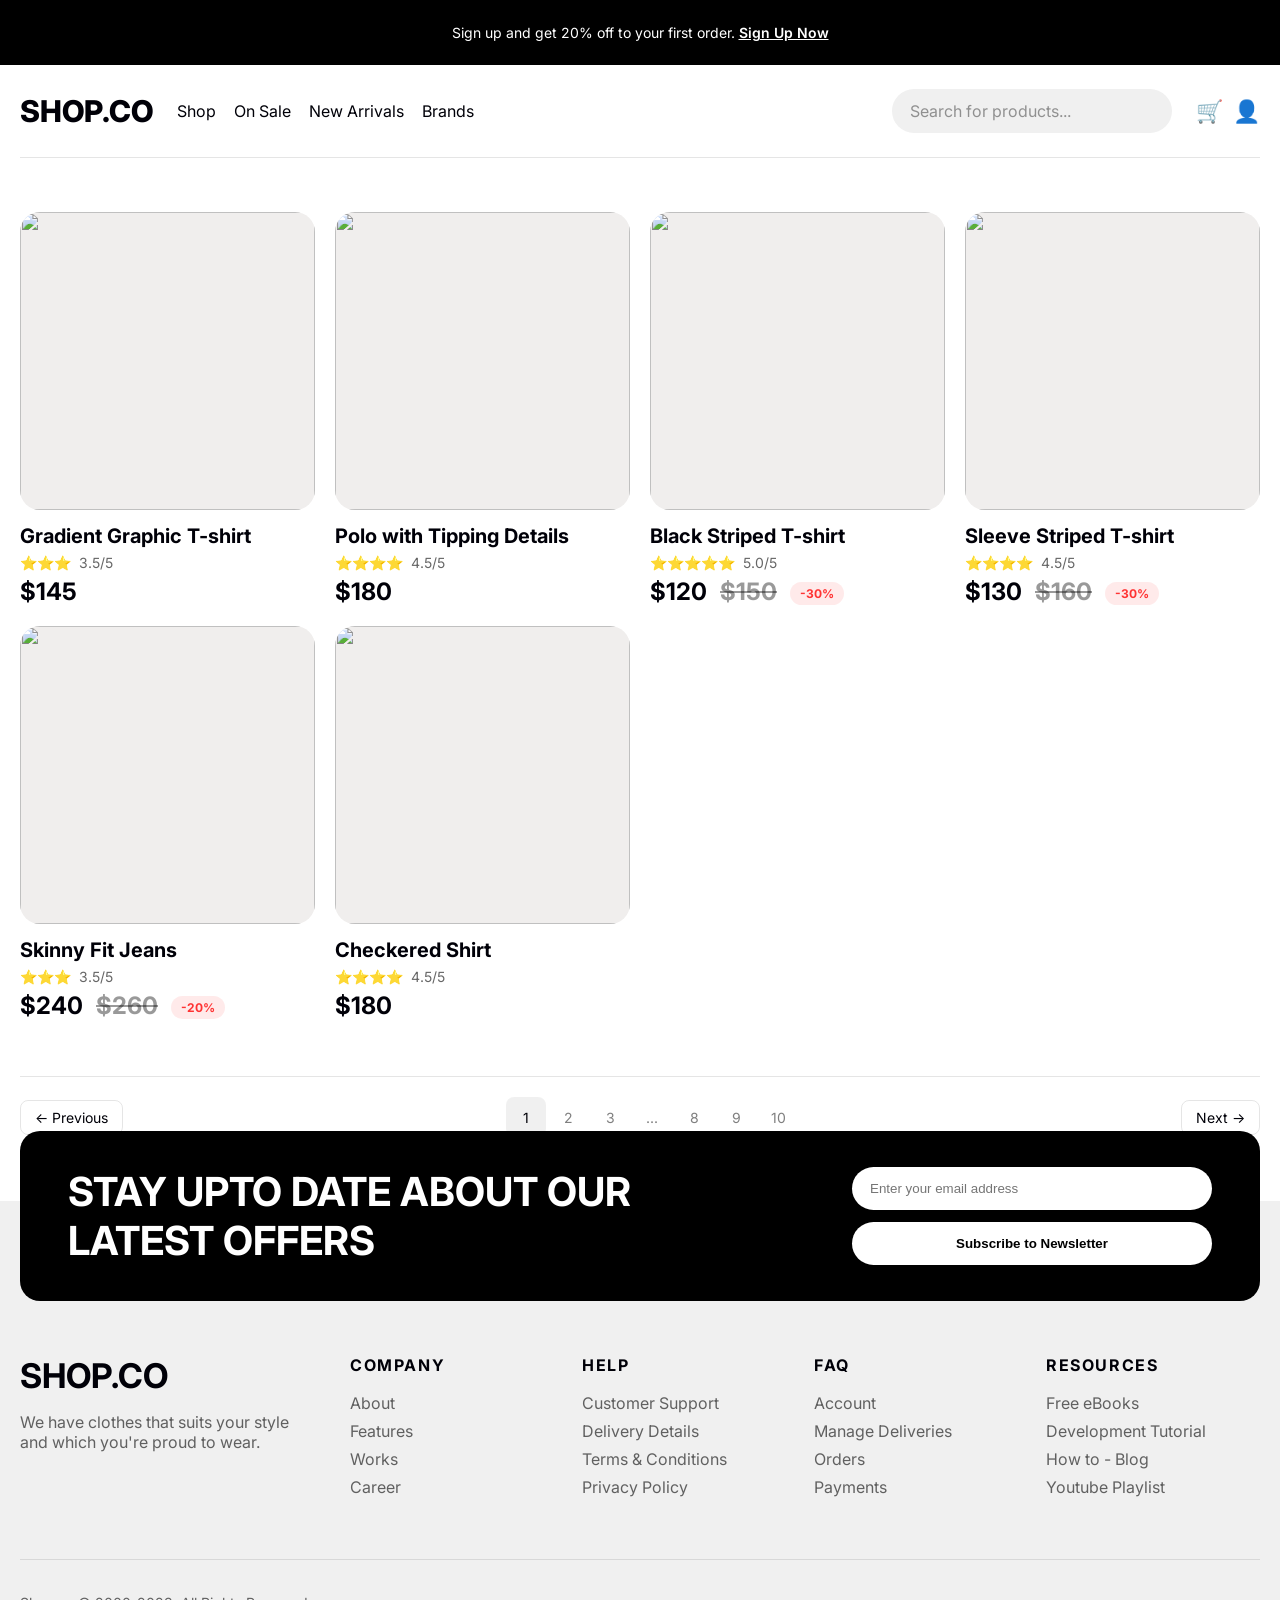
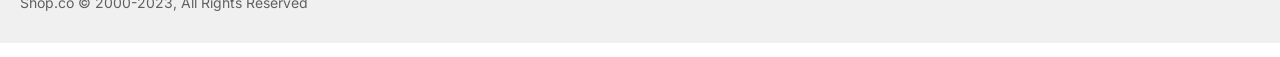
==== category.html @ 6a6d21b2 "first commit dari lokal" ====
<!doctype html>
<html lang="en">
  <head>
    <meta charset="UTF-8" />
    <meta name="viewport" content="width=device-width, initial-scale=1.0" />
    <title>Shop.co - Category Page</title>
    <link rel="preconnect" href="https://fonts.googleapis.com" />
    <link rel="preconnect" href="https://fonts.gstatic.com" crossorigin />
    <link
      href="https://fonts.googleapis.com/css2?family=Inter:wght@400;500;700;800&display=swap"
      rel="stylesheet"
    />
    <link rel="stylesheet" href="./styles.css" />
  </head>
  <body class="category-page">
    <div class="top-banner">
      <p>
        Sign up and get 20% off to your first order.
        <a href="#">Sign Up Now</a>
      </p>
    </div>

    <header class="container navbar">
      <a class="logo" href="./homepage.html">SHOP.CO</a>
      <nav>
        <a href="./category.html">Shop</a>
        <a href="#">On Sale</a>
        <a href="./category.html">New Arrivals</a>
        <a href="#">Brands</a>
      </nav>
      <div class="search">Search for products...</div>
      <div class="icons">
        <span>🛒</span>
        <span>👤</span>
      </div>
    </header>

    <main class="container category-main">
      <section class="grid four">
        <article class="product-card">
          <div class="thumb"><img src="http://localhost:3845/assets/f04a017db094f9a20c2328f54a31b153619784f3.png" alt="" /></div>
          <h3>Gradient Graphic T-shirt</h3>
          <p class="rating">⭐⭐⭐ <span>3.5/5</span></p>
          <p class="price">$145</p>
        </article>
        <article class="product-card">
          <div class="thumb"><img src="http://localhost:3845/assets/aecd8196485b30fd30b3226e09bb8f8e494c260b.png" alt="" /></div>
          <h3>Polo with Tipping Details</h3>
          <p class="rating">⭐⭐⭐⭐ <span>4.5/5</span></p>
          <p class="price">$180</p>
        </article>
        <article class="product-card">
          <div class="thumb"><img src="http://localhost:3845/assets/6115920b12942762aefb7c7ac954e78b76284504.png" alt="" /></div>
          <h3>Black Striped T-shirt</h3>
          <p class="rating">⭐⭐⭐⭐⭐ <span>5.0/5</span></p>
          <p class="price">$120 <del>$150</del> <span class="discount">-30%</span></p>
        </article>
        <article class="product-card">
          <div class="thumb"><img src="http://localhost:3845/assets/345742c27cc557f42cf1d489f7cc811856b90e9f.png" alt="" /></div>
          <h3>Sleeve Striped T-shirt</h3>
          <p class="rating">⭐⭐⭐⭐ <span>4.5/5</span></p>
          <p class="price">$130 <del>$160</del> <span class="discount">-30%</span></p>
        </article>
        <article class="product-card">
          <div class="thumb"><img src="http://localhost:3845/assets/769b9d60ff941dde9bc0e54431b8d8fe3182f5e9.png" alt="" /></div>
          <h3>Skinny Fit Jeans</h3>
          <p class="rating">⭐⭐⭐ <span>3.5/5</span></p>
          <p class="price">$240 <del>$260</del> <span class="discount">-20%</span></p>
        </article>
        <article class="product-card">
          <div class="thumb"><img src="http://localhost:3845/assets/bbf411c25fc84f87eeac1062fbe47f49c192d4f2.png" alt="" /></div>
          <h3>Checkered Shirt</h3>
          <p class="rating">⭐⭐⭐⭐ <span>4.5/5</span></p>
          <p class="price">$180</p>
        </article>
      </section>

      <section class="pagination-wrap">
        <a class="pager-btn" href="#">← Previous</a>
        <div class="pages">
          <span class="active">1</span><span>2</span><span>3</span><span>...</span><span>8</span><span>9</span><span>10</span>
        </div>
        <a class="pager-btn" href="#">Next →</a>
      </section>
    </main>

    <footer>
      <section class="container newsletter">
        <h2>STAY UPTO DATE ABOUT OUR LATEST OFFERS</h2>
        <div>
          <input type="email" placeholder="Enter your email address" />
          <button>Subscribe to Newsletter</button>
        </div>
      </section>
      <section class="container footer-main">
        <div>
          <h3>SHOP.CO</h3>
          <p>We have clothes that suits your style and which you're proud to wear.</p>
        </div>
        <div class="links">
          <div><h4>Company</h4><a href="#">About</a><a href="#">Features</a><a href="#">Works</a><a href="#">Career</a></div>
          <div><h4>Help</h4><a href="#">Customer Support</a><a href="#">Delivery Details</a><a href="#">Terms & Conditions</a><a href="#">Privacy Policy</a></div>
          <div><h4>FAQ</h4><a href="#">Account</a><a href="#">Manage Deliveries</a><a href="#">Orders</a><a href="#">Payments</a></div>
          <div><h4>Resources</h4><a href="#">Free eBooks</a><a href="#">Development Tutorial</a><a href="#">How to - Blog</a><a href="#">Youtube Playlist</a></div>
        </div>
      </section>
      <p class="copyright container">Shop.co © 2000-2023, All Rights Reserved</p>
    </footer>
  </body>
</html>
---- styles.css ----
:root {
  --text: #000008;
  --muted: rgba(0, 0, 0, 0.6);
  --bg-soft: #f2f0f1;
  --bg-card: #f0eeed;
  --line: rgba(0, 0, 0, 0.1);
}

* {
  box-sizing: border-box;
}

body {
  margin: 0;
  font-family: Inter, system-ui, sans-serif;
  color: var(--text);
  background: #fff;
}

.container {
  width: min(1240px, calc(100% - 32px));
  margin-inline: auto;
}

.top-banner {
  background: #000;
  color: #fff;
  text-align: center;
  padding: 10px 12px;
  font-size: 14px;
}

.top-banner a {
  color: #fff;
  font-weight: 600;
}

.navbar {
  display: flex;
  gap: 24px;
  align-items: center;
  padding: 24px 0;
}

.logo {
  font-size: 30px;
  font-weight: 800;
  color: var(--text);
  text-decoration: none;
}

nav {
  display: flex;
  gap: 18px;
}

nav a {
  color: var(--text);
  text-decoration: none;
}

.search {
  margin-left: auto;
  background: #f0f0f0;
  color: rgba(0, 0, 0, 0.4);
  border-radius: 999px;
  padding: 12px 18px;
  min-width: 280px;
}

.icons {
  display: flex;
  gap: 10px;
  font-size: 22px;
}

.hero {
  background: var(--bg-soft);
}

.hero-inner {
  display: grid;
  grid-template-columns: 1.1fr 1fr;
  align-items: center;
  gap: 20px;
}

.hero-copy {
  padding: 72px 0;
}

.hero h1 {
  font-size: clamp(36px, 6vw, 64px);
  line-height: 1;
  margin: 0 0 20px;
}

.hero p {
  color: var(--muted);
  max-width: 560px;
}

button {
  border: 0;
  background: #000;
  color: #fff;
  border-radius: 999px;
  padding: 14px 42px;
  font-weight: 600;
  margin-top: 16px;
  cursor: pointer;
}

.stats {
  display: grid;
  grid-template-columns: repeat(3, 1fr);
  gap: 24px;
  margin-top: 38px;
}

.stats strong {
  display: block;
  font-size: 32px;
}

.stats span {
  color: var(--muted);
  font-size: 14px;
}

.hero img {
  width: 100%;
  object-fit: contain;
}

.brands {
  background: #000;
  color: #fff;
}

.brand-row {
  display: flex;
  justify-content: space-between;
  gap: 16px;
  padding: 36px 0;
  font-size: 30px;
  font-weight: 700;
}

.products,
.reviews {
  padding: 64px 0 12px;
}

h2 {
  margin: 0 0 34px;
  font-size: clamp(28px, 5vw, 48px);
  text-align: center;
}

.grid {
  display: grid;
  gap: 20px;
}

.grid.four {
  grid-template-columns: repeat(4, 1fr);
}

.grid.three {
  grid-template-columns: repeat(3, 1fr);
}

.product-card .thumb {
  background: var(--bg-card);
  border-radius: 20px;
  overflow: hidden;
  aspect-ratio: 295 / 298;
}

.product-card img {
  width: 100%;
  height: 100%;
  object-fit: cover;
}

.product-card h3 {
  margin: 14px 0 6px;
  font-size: 20px;
}

.price {
  margin: 0;
  font-size: 24px;
  font-weight: 700;
}

.price del {
  color: rgba(0, 0, 0, 0.4);
  margin-left: 8px;
}

.ghost {
  display: block;
  margin: 32px auto 0;
  background: transparent;
  color: #000;
  border: 1px solid var(--line);
}

.ghost-link {
  width: fit-content;
  text-decoration: none;
}

.browse {
  margin-top: 64px;
  background: #f0f0f0;
  border-radius: 40px;
  padding: 56px 56px 64px;
}

.browse-grid {
  display: grid;
  grid-template-columns: 1fr 1.5fr;
  gap: 22px;
}

.style-card {
  position: relative;
  overflow: hidden;
  border-radius: 20px;
  background: #fff;
}

.style-card.short {
  min-height: 290px;
}

.style-card.wide {
  min-height: 290px;
}

.style-card h3 {
  position: absolute;
  top: 14px;
  left: 20px;
  z-index: 2;
  margin: 0;
  font-size: 36px;
}

.style-card img {
  width: 100%;
  height: 100%;
  object-fit: cover;
}

.review-card {
  border: 1px solid var(--line);
  border-radius: 20px;
  padding: 24px;
}

.review-card p {
  color: var(--muted);
}

footer {
  margin-top: 84px;
  background: #f0f0f0;
  padding-top: 90px;
}

.newsletter {
  margin-top: -160px;
  background: #000;
  color: #fff;
  border-radius: 20px;
  padding: 36px 48px;
  display: flex;
  justify-content: space-between;
  gap: 30px;
  align-items: center;
}

.newsletter h2 {
  color: #fff;
  text-align: left;
  margin: 0;
  font-size: 40px;
  max-width: 580px;
}

.newsletter div {
  display: grid;
  gap: 12px;
  width: 360px;
}

.newsletter input,
.newsletter button {
  width: 100%;
  margin: 0;
  border-radius: 999px;
  border: 0;
  padding: 14px 18px;
}

.newsletter button {
  background: #fff;
  color: #000;
}

.footer-main {
  padding: 54px 0;
  border-bottom: 1px solid var(--line);
  display: grid;
  grid-template-columns: 300px 1fr;
  gap: 30px;
}

.footer-main h3 {
  margin: 0 0 8px;
  font-size: 34px;
}

.footer-main p {
  color: var(--muted);
}

.links {
  display: grid;
  grid-template-columns: repeat(4, 1fr);
  gap: 18px;
}

.links h4 {
  margin: 0 0 18px;
  letter-spacing: 0.1em;
  text-transform: uppercase;
}

.links a {
  display: block;
  margin-bottom: 8px;
  color: var(--muted);
  text-decoration: none;
}

.copyright {
  color: var(--muted);
  font-size: 14px;
  padding: 20px 0 32px;
}

.rating {
  margin: 0 0 6px;
  font-size: 14px;
  color: #f79e1b;
}

.rating span {
  color: var(--muted);
  margin-left: 4px;
}

.discount {
  background: rgba(255, 51, 51, 0.1);
  color: #f33;
  font-size: 12px;
  padding: 4px 10px;
  border-radius: 999px;
  vertical-align: middle;
  margin-left: 8px;
}

.category-main {
  padding-top: 54px;
  padding-bottom: 64px;
  border-top: 1px solid var(--line);
}

.category-page footer {
  margin-top: 0;
}

.pagination-wrap {
  border-top: 1px solid var(--line);
  margin-top: 56px;
  padding-top: 20px;
  display: flex;
  align-items: center;
  justify-content: space-between;
  gap: 14px;
}

.pager-btn {
  border: 1px solid var(--line);
  border-radius: 8px;
  color: var(--text);
  text-decoration: none;
  font-size: 14px;
  padding: 8px 14px;
}

.pages {
  display: flex;
  gap: 2px;
}

.pages span {
  width: 40px;
  height: 40px;
  border-radius: 8px;
  display: grid;
  place-items: center;
  color: rgba(0, 0, 0, 0.5);
  font-size: 14px;
}

.pages .active {
  background: rgba(0, 0, 0, 0.06);
  color: var(--text);
}

@media (max-width: 1024px) {
  .hero-inner,
  .grid.four,
  .grid.three,
  .browse-grid,
  .footer-main {
    grid-template-columns: 1fr 1fr;
  }

  .newsletter {
    flex-direction: column;
    align-items: flex-start;
  }

  .pagination-wrap {
    flex-wrap: wrap;
    justify-content: center;
  }
}

@media (max-width: 720px) {
  .navbar {
    flex-wrap: wrap;
  }

  nav,
  .brand-row {
    flex-wrap: wrap;
  }

  .hero-inner,
  .grid.four,
  .grid.three,
  .browse-grid,
  .footer-main,
  .links,
  .stats {
    grid-template-columns: 1fr;
  }

  .search {
    min-width: 100%;
  }
}
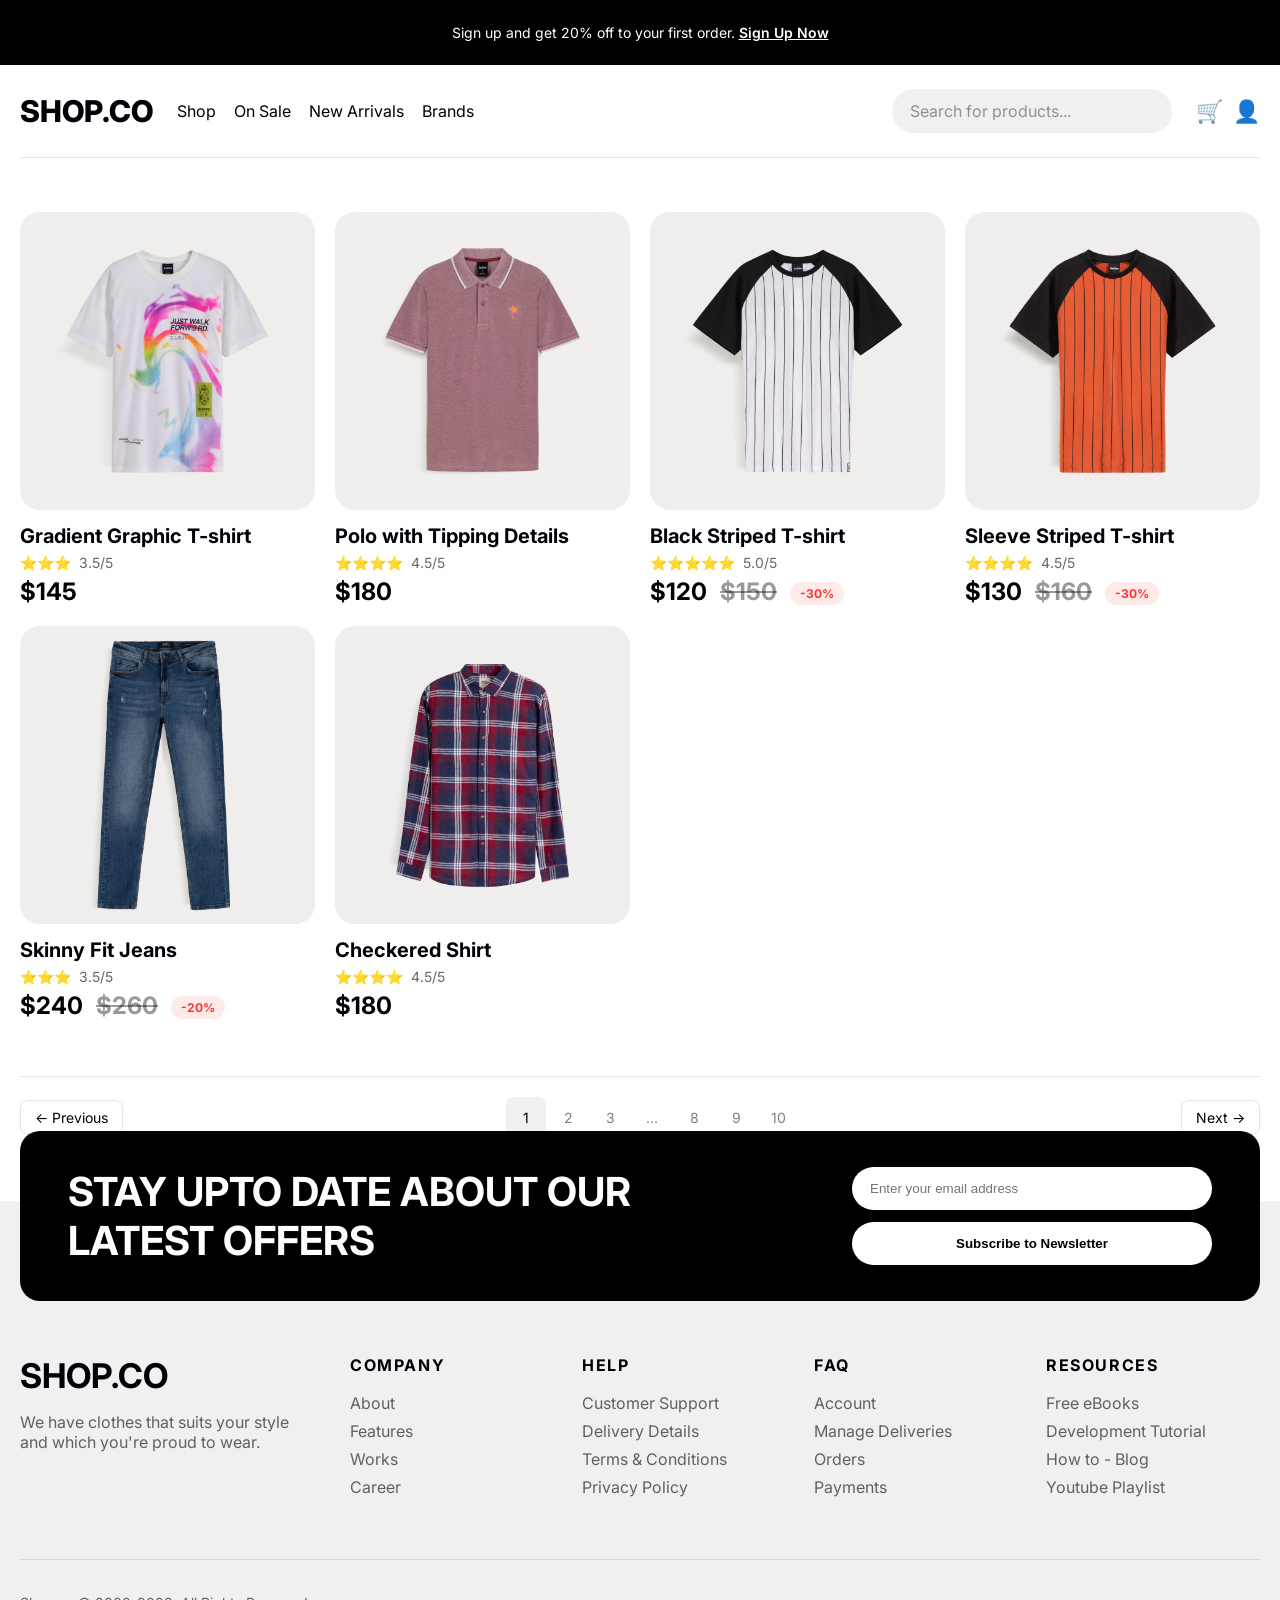
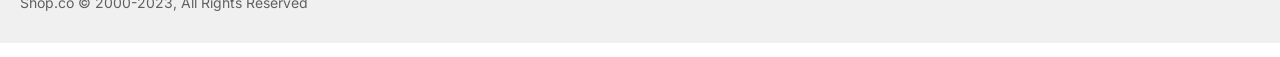
==== commit afe8ab46: "add images" ====
--- a/category.html
+++ b/category.html
@@ -38,37 +38,37 @@
     <main class="container category-main">
       <section class="grid four">
         <article class="product-card">
-          <div class="thumb"><img src="http://localhost:3845/assets/f04a017db094f9a20c2328f54a31b153619784f3.png" alt="" /></div>
+          <div class="thumb"><img src="assets/gradient-graphic-tshirt.png" alt="" /></div>
           <h3>Gradient Graphic T-shirt</h3>
           <p class="rating">⭐⭐⭐ <span>3.5/5</span></p>
           <p class="price">$145</p>
         </article>
         <article class="product-card">
-          <div class="thumb"><img src="http://localhost:3845/assets/aecd8196485b30fd30b3226e09bb8f8e494c260b.png" alt="" /></div>
+          <div class="thumb"><img src="assets/polo-tipping-details.png" alt="" /></div>
           <h3>Polo with Tipping Details</h3>
           <p class="rating">⭐⭐⭐⭐ <span>4.5/5</span></p>
           <p class="price">$180</p>
         </article>
         <article class="product-card">
-          <div class="thumb"><img src="http://localhost:3845/assets/6115920b12942762aefb7c7ac954e78b76284504.png" alt="" /></div>
+          <div class="thumb"><img src="assets/black-striped-tshirt.png" alt="" /></div>
           <h3>Black Striped T-shirt</h3>
           <p class="rating">⭐⭐⭐⭐⭐ <span>5.0/5</span></p>
           <p class="price">$120 <del>$150</del> <span class="discount">-30%</span></p>
         </article>
         <article class="product-card">
-          <div class="thumb"><img src="http://localhost:3845/assets/345742c27cc557f42cf1d489f7cc811856b90e9f.png" alt="" /></div>
+          <div class="thumb"><img src="assets/sleeve-striped-tshirt.png" alt="" /></div>
           <h3>Sleeve Striped T-shirt</h3>
           <p class="rating">⭐⭐⭐⭐ <span>4.5/5</span></p>
           <p class="price">$130 <del>$160</del> <span class="discount">-30%</span></p>
         </article>
         <article class="product-card">
-          <div class="thumb"><img src="http://localhost:3845/assets/769b9d60ff941dde9bc0e54431b8d8fe3182f5e9.png" alt="" /></div>
+          <div class="thumb"><img src="assets/skinny-fit-jeans.png" alt="" /></div>
           <h3>Skinny Fit Jeans</h3>
           <p class="rating">⭐⭐⭐ <span>3.5/5</span></p>
           <p class="price">$240 <del>$260</del> <span class="discount">-20%</span></p>
         </article>
         <article class="product-card">
-          <div class="thumb"><img src="http://localhost:3845/assets/bbf411c25fc84f87eeac1062fbe47f49c192d4f2.png" alt="" /></div>
+          <div class="thumb"><img src="assets/checkered-shirt.png" alt="" /></div>
           <h3>Checkered Shirt</h3>
           <p class="rating">⭐⭐⭐⭐ <span>4.5/5</span></p>
           <p class="price">$180</p>
